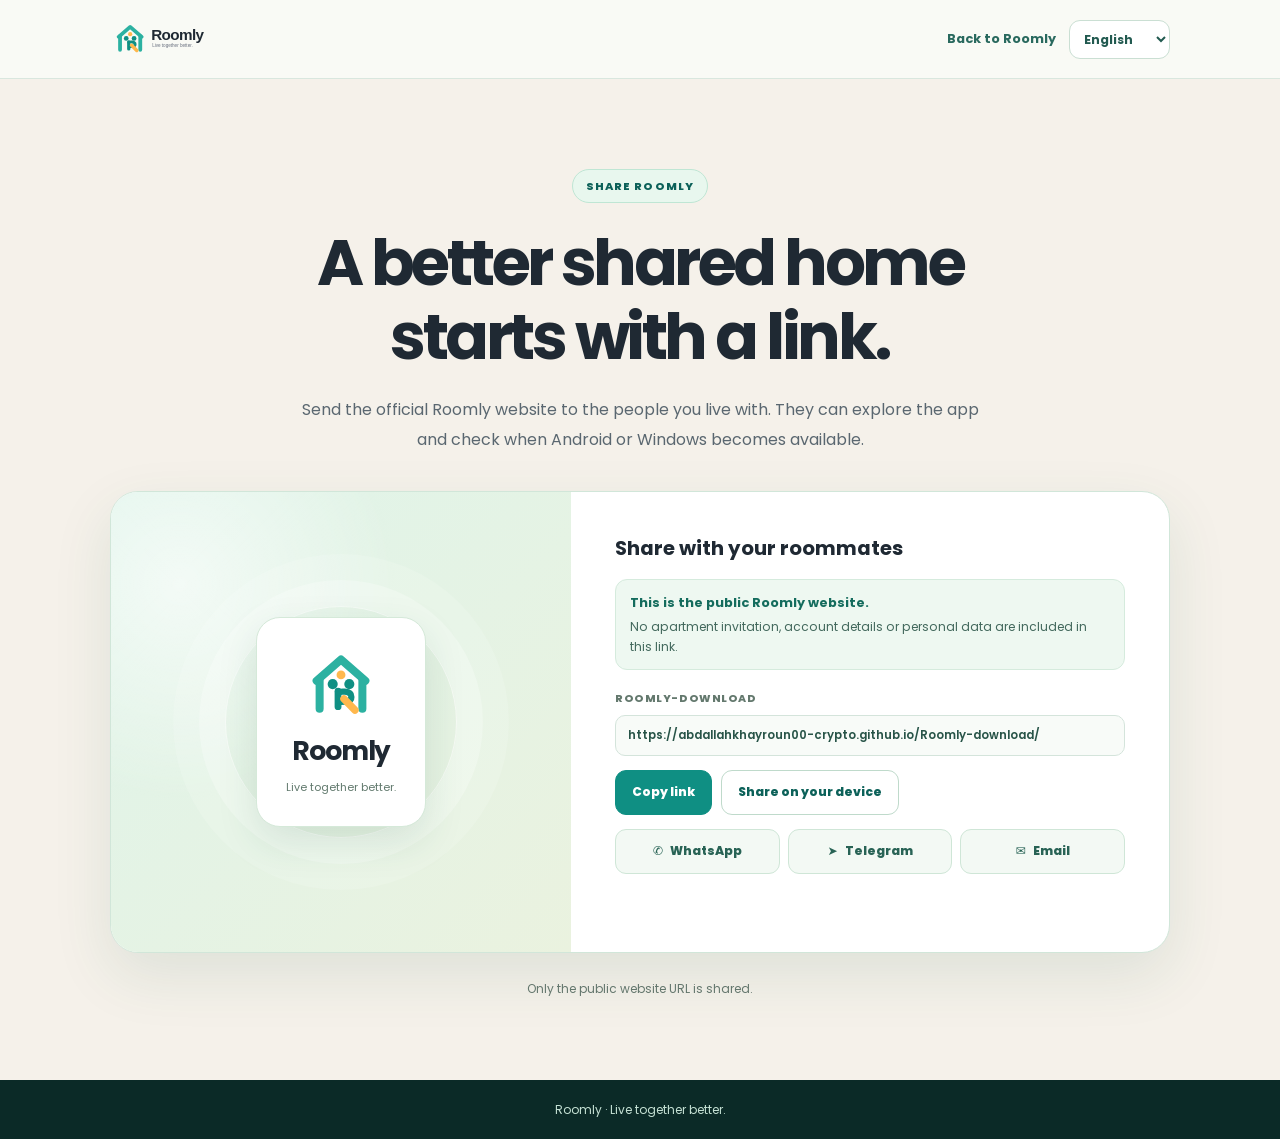
==== share.html @ 88e531ea "Create multilingual Roomly sharing page with native share, copy, WhatsApp, Telegram and email" ====
<!doctype html>
<html lang="en" dir="ltr">
<head>
<meta charset="utf-8">
<meta name="viewport" content="width=device-width, initial-scale=1">
<meta name="theme-color" content="#F5F1EA">
<meta name="description" content="Share Roomly — Live together better. Send the official download website to your roommates.">
<link rel="canonical" href="https://abdallahkhayroun00-crypto.github.io/Roomly-download/share.html">
<link rel="icon" type="image/svg+xml" href="./assets/roomly-mark.svg">
<meta property="og:type" content="website">
<meta property="og:site_name" content="Roomly">
<meta property="og:title" content="Roomly — Live together better.">
<meta property="og:description" content="Share the official Roomly website with your roommates. Organize shared living together.">
<meta property="og:url" content="https://abdallahkhayroun00-crypto.github.io/Roomly-download/">
<meta property="og:image" content="https://abdallahkhayroun00-crypto.github.io/Roomly-download/assets/roomly-mark.svg">
<meta name="twitter:card" content="summary">
<meta name="twitter:title" content="Roomly — Live together better.">
<meta name="twitter:description" content="Share Roomly with your roommates.">
<meta name="color-scheme" content="light">
<link rel="preconnect" href="https://fonts.googleapis.com">
<link rel="preconnect" href="https://fonts.gstatic.com" crossorigin>
<link href="https://fonts.googleapis.com/css2?family=Poppins:wght@400;500;600;700;800&display=swap" rel="stylesheet">
<title>Share Roomly — Live together better.</title>
<style>
:root{--ivory:#F5F1EA;--ink:#1F2933;--deep:#0F8F83;--dark:#0C6159;--muted:#5A6770}
*{box-sizing:border-box}html{scroll-behavior:smooth}body{margin:0;font-family:Poppins,system-ui,-apple-system,"Segoe UI",Arial,sans-serif;background:var(--ivory);color:var(--ink);line-height:1.65}a{color:inherit}a:focus-visible,button:focus-visible,select:focus-visible,input:focus-visible{outline:3px solid #C18D1D;outline-offset:3px}.shell{width:min(100% - 40px,1060px);margin-inline:auto}.top{border-bottom:1px solid #D9E7DE;background:#F9FAF5}.bar{display:flex;align-items:center;justify-content:space-between;gap:15px;min-height:78px}.bar img{width:155px;height:auto;display:block}.top-actions{display:flex;align-items:center;gap:13px;flex-wrap:wrap}.top-actions a{color:#29695E;font-weight:700;font-size:.8rem;text-decoration:none}.top-actions a:hover{text-decoration:underline}.lang{border:1px solid #CADFD3;border-radius:11px;padding:9px 10px;background:#FFF;font:inherit;font-size:.77rem;font-weight:700;color:#225A50;max-width:130px;direction:ltr}
main{padding:clamp(45px,7vw,95px) 0 80px}.intro{max-width:780px;text-align:center;margin:0 auto 36px}.kicker{display:inline-flex;align-items:center;gap:7px;padding:7px 13px;border:1px solid #BFE6D4;background:#E8F7EE;border-radius:90px;color:var(--dark);font-size:.7rem;font-weight:800;letter-spacing:.09em}.intro h1{font-size:clamp(2.1rem,5vw,4.1rem);line-height:1.16;letter-spacing:-.055em;margin:23px 0 20px}.intro h1 em{font-style:normal;color:var(--deep)}.intro p{font-size:clamp(.87rem,1.5vw,1rem);color:var(--muted);line-height:1.9;margin:0 auto;max-width:680px}
.share-box{background:#FFF;border:1px solid #D1E6D9;border-radius:28px;box-shadow:0 22px 60px #1B5A411B;overflow:hidden;display:grid;grid-template-columns:.87fr 1.13fr}.art{padding:35px;min-height:345px;display:grid;place-items:center;background:radial-gradient(circle at 15% 20%,#FFFFFF9A 0,transparent 40%),linear-gradient(135deg,#DFF4EA,#EAF2DF);position:relative}.art::before{content:"";position:absolute;width:230px;height:230px;border:1px solid #FFFFFFA0;border-radius:50%;box-shadow:0 0 0 26px #FFFFFF3D,0 0 0 52px #FFFFFF20}.art-card{position:relative;text-align:center;padding:29px;border:1px solid #D5E9D9;border-radius:24px;background:#FFF;box-shadow:0 15px 39px #21564220;display:grid;justify-items:center;gap:6px}.art-card img{width:76px;height:76px}.art-card strong{font-size:1.65rem;letter-spacing:-.04em}.art-card span{font-size:.68rem;color:#627A6E}.content{padding:clamp(23px,4vw,44px);min-width:0}.content h2{font-size:1.24rem;margin:0 0 17px;line-height:1.3}.public-note{display:grid;gap:4px;background:#EEF8F1;border:1px solid #D5EBDD;border-radius:12px;padding:12px 14px;font-size:.76rem;color:#43695D;margin-bottom:20px}.public-note strong{font-size:.8rem;color:#146C5D}.link-label{display:block;color:#64796E;font-size:.67rem;font-weight:800;letter-spacing:.05em;margin-bottom:7px}.link-field{width:100%;border:1px solid #D4E4DB;background:#F8FBF8;color:#285448;font-family:inherit;font-size:.73rem;font-weight:600;border-radius:10px;padding:11px 12px;direction:ltr;text-align:left}.action-row{display:flex;gap:9px;flex-wrap:wrap;margin:14px 0}.primary,.secondary,.social{display:inline-flex;align-items:center;justify-content:center;gap:7px;text-decoration:none;min-height:45px;border-radius:11px;padding:11px 16px;font:inherit;font-size:.76rem;font-weight:750;cursor:pointer}.primary{background:var(--deep);border:1px solid var(--deep);color:#FFF}.primary:hover{background:var(--dark)}.secondary{background:#FFF;border:1px solid #BFDACB;color:var(--dark)}.secondary:hover{background:#EFF9F2}.socials{display:grid;grid-template-columns:repeat(3,minmax(0,1fr));gap:8px}.social{background:#F3F9F4;border:1px solid #CFE6D7;color:#286355;min-width:0}.social:hover{background:#DFF4E8}.message{min-height:24px;color:#0E7363;font-size:.74rem;line-height:1.6;margin:10px 0 0}.disclaimer{text-align:center;margin:25px auto 0;font-size:.75rem;color:#64776D;line-height:1.8}footer{padding:20px 0;background:#0B2A27;color:#C4E0D3;text-align:center;font-size:.75rem}html[dir="rtl"] body,html[dir="rtl"] .bar,html[dir="rtl"] .top-actions,html[dir="rtl"] .share-box,html[dir="rtl"] .content,html[dir="rtl"] .action-row,html[dir="rtl"] .socials{text-align:right;direction:rtl}html[dir="rtl"] .intro,html[dir="rtl"] .art-card,html[dir="rtl"] .disclaimer{text-align:center}html[dir="rtl"] .lang{direction:ltr}html[dir="rtl"] .intro h1{letter-spacing:0}@media(max-width:780px){.share-box{grid-template-columns:1fr}.art{min-height:205px;padding:24px}.art-card{padding:15px 25px}.art-card img{width:54px;height:54px}.art-card strong{font-size:1.28rem}}@media(max-width:420px){.shell{width:calc(100% - 26px)}.bar{min-height:70px}.bar img{width:118px}.top-actions{gap:7px}.top-actions a{font-size:.65rem}.lang{max-width:102px;font-size:.67rem;padding:8px 6px}.content{padding:19px}.action-row>*{flex:1 1 auto}.socials{grid-template-columns:1fr 1fr}.socials .social:last-child{grid-column:1/-1}}@media(prefers-reduced-motion:reduce){html{scroll-behavior:auto}*{transition:none!important}}
</style>
</head>
<body><header class="top"><nav class="shell bar" aria-label="Roomly"><a href="./" aria-label="Roomly home"><img src="./assets/roomly-logo-horizontal.svg" alt="Roomly — Live together better." width="155" height="39"></a><div class="top-actions"><a id="back" href="./" data-l10n="back">Back to Roomly</a><select class="lang" id="language" aria-label="Choose language"><option value="en">English</option><option value="ar">العربية</option><option value="fr">Français</option><option value="tr">Türkçe</option><option value="de">Deutsch</option></select></div></nav></header>
<main><div class="shell"><div class="intro"><span class="kicker" data-l10n="eyebrow">SHARE ROOMLY</span><h1 data-l10n="title">A better shared home starts with a link.</h1><p data-l10n="lead">Send the official Roomly website to the people you live with.</p></div><div class="share-box"><div class="art" aria-hidden="true"><div class="art-card"><img src="./assets/roomly-mark.svg" alt="" width="76" height="76"><strong>Roomly</strong><span>Live together better.</span></div></div><div class="content"><h2 data-l10n="share">Share with your roommates</h2><div class="public-note"><strong data-l10n="preview">This is the public Roomly website.</strong><span data-l10n="preview2">No apartment invitation, account details or personal data are included in this link.</span></div><label class="link-label" for="site-url">ROOMLY-DOWNLOAD</label><input id="site-url" class="link-field" readonly value="https://abdallahkhayroun00-crypto.github.io/Roomly-download/" type="text" aria-label="Official Roomly website link"><div class="action-row"><button class="primary" id="copy" type="button" data-l10n="copy">Copy link</button><button class="secondary" id="native" type="button" data-l10n="native">Share on your device</button></div><div class="socials"><a id="whatsapp" class="social" href="https://wa.me/" target="_blank" rel="noopener noreferrer"><span>✆</span><span data-l10n="wa">WhatsApp</span></a><a id="telegram" class="social" href="https://t.me/share/url" target="_blank" rel="noopener noreferrer"><span>➤</span><span data-l10n="tg">Telegram</span></a><a id="email" class="social" href="mailto:?subject=Roomly"><span>✉</span><span data-l10n="email">Email</span></a></div><p class="message" id="message" role="status" aria-live="polite"></p></div></div><p class="disclaimer" data-l10n="footer">Only the public website URL is shared.</p></div></main><footer>Roomly · Live together better.</footer>
<script>
(function(){"use strict";
var url="https://abdallahkhayroun00-crypto.github.io/Roomly-download/";
var locales={"en":{"back":"Back to Roomly","eyebrow":"SHARE ROOMLY","title":"A better shared home starts with a link.","lead":"Send the official Roomly website to the people you live with. They can explore the app and check when Android or Windows becomes available.","share":"Share with your roommates","copy":"Copy link","native":"Share on your device","wa":"WhatsApp","tg":"Telegram","email":"Email","preview":"This is the public Roomly website.","preview2":"No apartment invitation, account details or personal data are included in this link.","copied":"Link copied!","failed":"Automatic copy is unavailable. Select the address above and copy it.","cancel":"Share cancelled.","unsupported":"Your browser does not support direct sharing. Choose an app below or copy the link.","footer":"Only the public website URL is shared.","message":"Discover Roomly — Live together better. Organize shared living together: "},"ar":{"back":"الرجوع للموقع","eyebrow":"شارك ROOMLY","title":"تنظيم الدار كيبدا برابط واحد.","lead":"صيفط الرابط الرسمي ديال Roomly لصحابك فالدار، باش يتعرفو على التطبيق ويشوفو واش نسخة Android أو Windows متوفرة.","share":"شارك مع سكان الدار","copy":"نسخ الرابط","native":"شارك من جهازك","wa":"واتساب","tg":"تيليغرام","email":"الإيميل","preview":"هاد الرابط ديال موقع Roomly العمومي.","preview2":"ما فيه لا دعوة الشقة ولا معلومات الحساب ولا بيانات شخصية.","copied":"تنسخ الرابط!","failed":"النسخ التلقائي ما خدمش. اختار الرابط اللي فوق ونسخو.","cancel":"تلغات المشاركة.","unsupported":"المتصفح ما كيدعمش المشاركة المباشرة. اختار تطبيق من التحت أو نسخ الرابط.","footer":"كتشارك غير الرابط العمومي ديال الموقع.","message":"تعرّف على Roomly — Live together better. نظم السكن المشترك مع صحابك: "},"fr":{"back":"Retour à Roomly","eyebrow":"PARTAGER ROOMLY","title":"Une meilleure colocation commence par un lien.","lead":"Envoyez le site officiel de Roomly à vos colocataires. Ils pourront découvrir l’application et vérifier la disponibilité des versions Android et Windows.","share":"Partagez avec vos colocataires","copy":"Copier le lien","native":"Partager depuis mon appareil","wa":"WhatsApp","tg":"Telegram","email":"E-mail","preview":"Il s’agit du site public de Roomly.","preview2":"Ce lien ne contient ni invitation à votre colocation, ni données de compte ou informations personnelles.","copied":"Lien copié !","failed":"La copie automatique n’est pas disponible. Sélectionnez l’adresse ci-dessus et copiez-la.","cancel":"Partage annulé.","unsupported":"Le partage direct n’est pas pris en charge. Choisissez une application ci-dessous ou copiez le lien.","footer":"Seule l’adresse publique du site est partagée.","message":"Découvrez Roomly — Live together better. Organisez votre colocation : "},"tr":{"back":"Roomly’ye dön","eyebrow":"ROOMLY’Yİ PAYLAŞ","title":"Daha düzenli bir ortak ev, tek bağlantıyla başlar.","lead":"Resmî Roomly sitesini ev arkadaşlarına gönder. Uygulamayı keşfedebilir ve Android veya Windows sürümlerinin durumunu kontrol edebilirler.","share":"Ev arkadaşlarınla paylaş","copy":"Bağlantıyı kopyala","native":"Cihazından paylaş","wa":"WhatsApp","tg":"Telegram","email":"E-posta","preview":"Bu bağlantı herkese açık Roomly sitesine gider.","preview2":"Ev davet kodun, hesap bilgilerin veya kişisel verilerin bu bağlantıya eklenmez.","copied":"Bağlantı kopyalandı!","failed":"Otomatik kopyalama kullanılamıyor. Yukarıdaki adresi seçip kopyala.","cancel":"Paylaşım iptal edildi.","unsupported":"Tarayıcınız doğrudan paylaşımı desteklemiyor. Aşağıdan bir uygulama seçin veya bağlantıyı kopyalayın.","footer":"Yalnızca sitenin herkese açık bağlantısı paylaşılır.","message":"Roomly’yi keşfet — Live together better. Ortak evinizi birlikte düzenleyin: "},"de":{"back":"Zurück zu Roomly","eyebrow":"ROOMLY TEILEN","title":"Ein besseres WG-Leben beginnt mit einem Link.","lead":"Sende die offizielle Roomly-Website an deine Mitbewohner. Sie können die App kennenlernen und die Verfügbarkeit für Android oder Windows prüfen.","share":"Mit Mitbewohnern teilen","copy":"Link kopieren","native":"Über dieses Gerät teilen","wa":"WhatsApp","tg":"Telegram","email":"E-Mail","preview":"Dieser Link führt zur öffentlichen Roomly-Website.","preview2":"Er enthält weder eine WG-Einladung noch Kontodaten oder persönliche Informationen.","copied":"Link kopiert!","failed":"Automatisches Kopieren ist nicht verfügbar. Markiere die Adresse oben und kopiere sie.","cancel":"Teilen abgebrochen.","unsupported":"Dein Browser unterstützt das direkte Teilen nicht. Wähle unten eine App oder kopiere den Link.","footer":"Es wird nur die öffentliche Website-Adresse geteilt.","message":"Entdecke Roomly — Live together better. Organisiert euren WG-Alltag gemeinsam: "}};
var selector=document.getElementById("language"),message=document.getElementById("message"),field=document.getElementById("site-url");
var initial=new URLSearchParams(window.location.search).get("lang");
var lang=Object.prototype.hasOwnProperty.call(locales,initial)?initial:"en";
function render(){var t=locales[lang];document.documentElement.lang=lang;document.documentElement.dir=lang==="ar"?"rtl":"ltr";selector.value=lang;document.querySelectorAll("[data-l10n]").forEach(function(n){var key=n.getAttribute("data-l10n");if(t[key])n.textContent=t[key];});document.getElementById("back").href="./?lang="+encodeURIComponent(lang);var shareMsg=t.message+url;document.getElementById("whatsapp").href="https://wa.me/?text="+encodeURIComponent(shareMsg);document.getElementById("telegram").href="https://t.me/share/url?url="+encodeURIComponent(url)+"&text="+encodeURIComponent(t.message.trim());document.getElementById("email").href="mailto:?subject="+encodeURIComponent("Roomly — Live together better.")+"&body="+encodeURIComponent(shareMsg);message.textContent="";}
selector.addEventListener("change",function(){lang=selector.value;render();});
document.getElementById("copy").addEventListener("click",function(){if(navigator.clipboard&&typeof navigator.clipboard.writeText==="function"){navigator.clipboard.writeText(url).then(function(){message.textContent=locales[lang].copied;}).catch(function(){field.focus();field.select();message.textContent=locales[lang].failed;});}else{field.focus();field.select();message.textContent=locales[lang].failed;}});
document.getElementById("native").addEventListener("click",function(){if(typeof navigator.share==="function"){navigator.share({title:"Roomly — Live together better.",text:locales[lang].message,url:url}).catch(function(err){if(err&&err.name==="AbortError"){message.textContent=locales[lang].cancel;}else{message.textContent=locales[lang].unsupported;}});}else{message.textContent=locales[lang].unsupported;}});
render();
}());
</script>
</body>
</html>
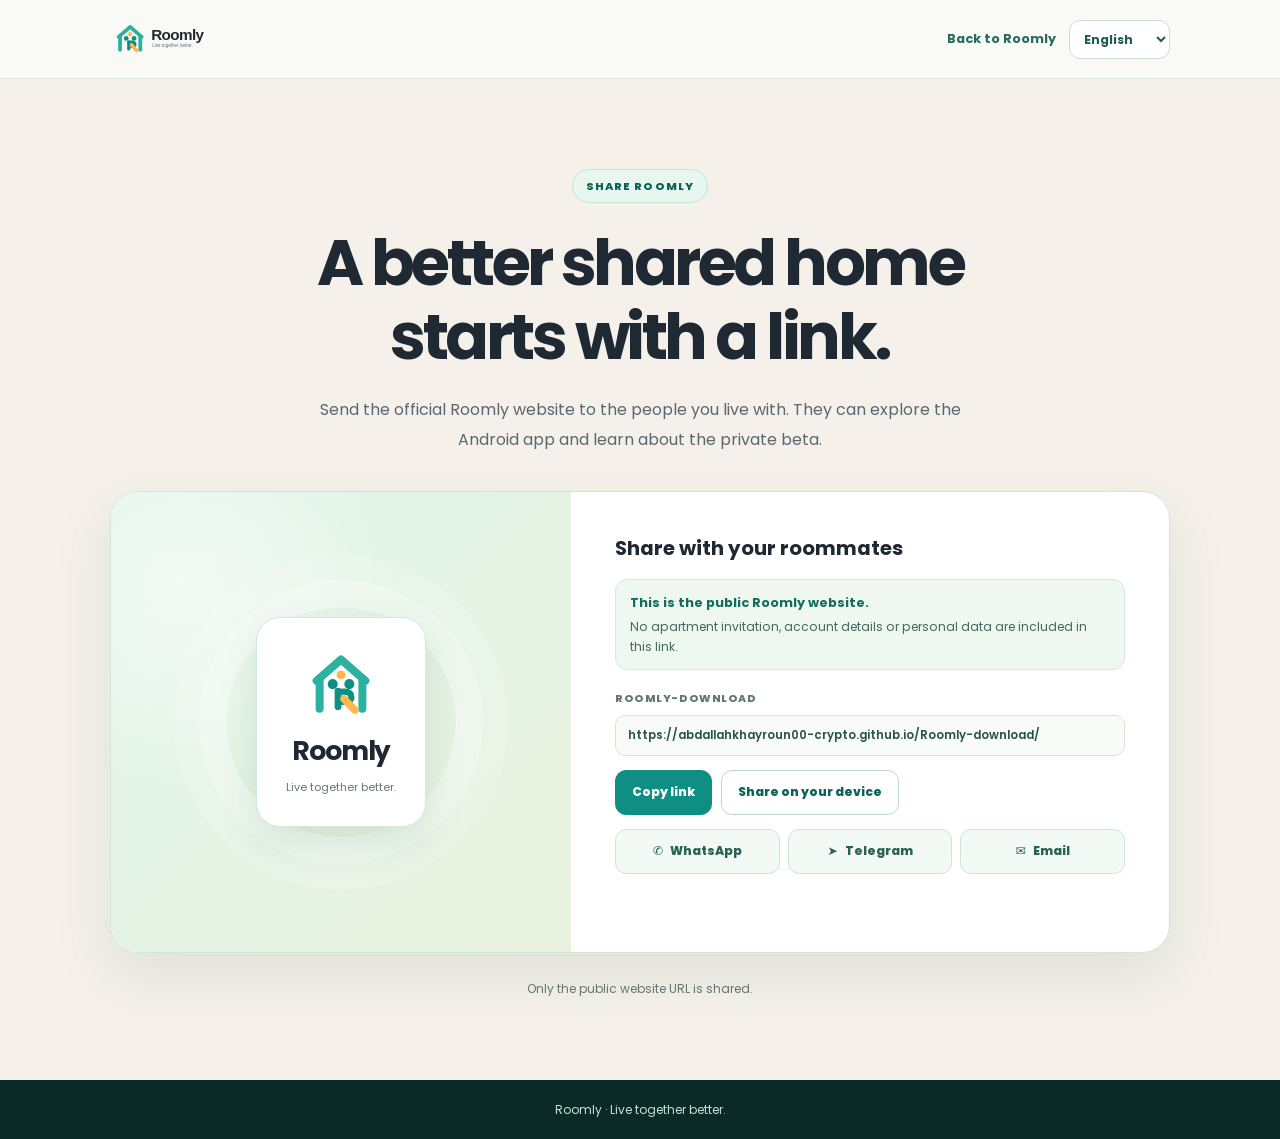
==== commit 0fc0dc8a: "Refresh Android download website with real app screenshots and remove desktop section" ====
--- a/share.html
+++ b/share.html
@@ -12,8 +12,13 @@
 <meta property="og:title" content="Roomly — Live together better.">
 <meta property="og:description" content="Share the official Roomly website with your roommates. Organize shared living together.">
 <meta property="og:url" content="https://abdallahkhayroun00-crypto.github.io/Roomly-download/">
-<meta property="og:image" content="https://abdallahkhayroun00-crypto.github.io/Roomly-download/assets/roomly-mark.svg">
-<meta name="twitter:card" content="summary">
+<meta property="og:image" content="https://abdallahkhayroun00-crypto.github.io/Roomly-download/assets/roomly-share-card.png">
+<meta property="og:image:type" content="image/png">
+<meta property="og:image:width" content="800">
+<meta property="og:image:height" content="420">
+<meta property="og:image:alt" content="Roomly — Live together better. Official website.">
+<meta name="twitter:image" content="https://abdallahkhayroun00-crypto.github.io/Roomly-download/assets/roomly-share-card.png">
+<meta name="twitter:card" content="summary_large_image">
 <meta name="twitter:title" content="Roomly — Live together better.">
 <meta name="twitter:description" content="Share Roomly with your roommates.">
 <meta name="color-scheme" content="light">
@@ -33,7 +38,7 @@
 <script>
 (function(){"use strict";
 var url="https://abdallahkhayroun00-crypto.github.io/Roomly-download/";
-var locales={"en":{"back":"Back to Roomly","eyebrow":"SHARE ROOMLY","title":"A better shared home starts with a link.","lead":"Send the official Roomly website to the people you live with. They can explore the app and check when Android or Windows becomes available.","share":"Share with your roommates","copy":"Copy link","native":"Share on your device","wa":"WhatsApp","tg":"Telegram","email":"Email","preview":"This is the public Roomly website.","preview2":"No apartment invitation, account details or personal data are included in this link.","copied":"Link copied!","failed":"Automatic copy is unavailable. Select the address above and copy it.","cancel":"Share cancelled.","unsupported":"Your browser does not support direct sharing. Choose an app below or copy the link.","footer":"Only the public website URL is shared.","message":"Discover Roomly — Live together better. Organize shared living together: "},"ar":{"back":"الرجوع للموقع","eyebrow":"شارك ROOMLY","title":"تنظيم الدار كيبدا برابط واحد.","lead":"صيفط الرابط الرسمي ديال Roomly لصحابك فالدار، باش يتعرفو على التطبيق ويشوفو واش نسخة Android أو Windows متوفرة.","share":"شارك مع سكان الدار","copy":"نسخ الرابط","native":"شارك من جهازك","wa":"واتساب","tg":"تيليغرام","email":"الإيميل","preview":"هاد الرابط ديال موقع Roomly العمومي.","preview2":"ما فيه لا دعوة الشقة ولا معلومات الحساب ولا بيانات شخصية.","copied":"تنسخ الرابط!","failed":"النسخ التلقائي ما خدمش. اختار الرابط اللي فوق ونسخو.","cancel":"تلغات المشاركة.","unsupported":"المتصفح ما كيدعمش المشاركة المباشرة. اختار تطبيق من التحت أو نسخ الرابط.","footer":"كتشارك غير الرابط العمومي ديال الموقع.","message":"تعرّف على Roomly — Live together better. نظم السكن المشترك مع صحابك: "},"fr":{"back":"Retour à Roomly","eyebrow":"PARTAGER ROOMLY","title":"Une meilleure colocation commence par un lien.","lead":"Envoyez le site officiel de Roomly à vos colocataires. Ils pourront découvrir l’application et vérifier la disponibilité des versions Android et Windows.","share":"Partagez avec vos colocataires","copy":"Copier le lien","native":"Partager depuis mon appareil","wa":"WhatsApp","tg":"Telegram","email":"E-mail","preview":"Il s’agit du site public de Roomly.","preview2":"Ce lien ne contient ni invitation à votre colocation, ni données de compte ou informations personnelles.","copied":"Lien copié !","failed":"La copie automatique n’est pas disponible. Sélectionnez l’adresse ci-dessus et copiez-la.","cancel":"Partage annulé.","unsupported":"Le partage direct n’est pas pris en charge. Choisissez une application ci-dessous ou copiez le lien.","footer":"Seule l’adresse publique du site est partagée.","message":"Découvrez Roomly — Live together better. Organisez votre colocation : "},"tr":{"back":"Roomly’ye dön","eyebrow":"ROOMLY’Yİ PAYLAŞ","title":"Daha düzenli bir ortak ev, tek bağlantıyla başlar.","lead":"Resmî Roomly sitesini ev arkadaşlarına gönder. Uygulamayı keşfedebilir ve Android veya Windows sürümlerinin durumunu kontrol edebilirler.","share":"Ev arkadaşlarınla paylaş","copy":"Bağlantıyı kopyala","native":"Cihazından paylaş","wa":"WhatsApp","tg":"Telegram","email":"E-posta","preview":"Bu bağlantı herkese açık Roomly sitesine gider.","preview2":"Ev davet kodun, hesap bilgilerin veya kişisel verilerin bu bağlantıya eklenmez.","copied":"Bağlantı kopyalandı!","failed":"Otomatik kopyalama kullanılamıyor. Yukarıdaki adresi seçip kopyala.","cancel":"Paylaşım iptal edildi.","unsupported":"Tarayıcınız doğrudan paylaşımı desteklemiyor. Aşağıdan bir uygulama seçin veya bağlantıyı kopyalayın.","footer":"Yalnızca sitenin herkese açık bağlantısı paylaşılır.","message":"Roomly’yi keşfet — Live together better. Ortak evinizi birlikte düzenleyin: "},"de":{"back":"Zurück zu Roomly","eyebrow":"ROOMLY TEILEN","title":"Ein besseres WG-Leben beginnt mit einem Link.","lead":"Sende die offizielle Roomly-Website an deine Mitbewohner. Sie können die App kennenlernen und die Verfügbarkeit für Android oder Windows prüfen.","share":"Mit Mitbewohnern teilen","copy":"Link kopieren","native":"Über dieses Gerät teilen","wa":"WhatsApp","tg":"Telegram","email":"E-Mail","preview":"Dieser Link führt zur öffentlichen Roomly-Website.","preview2":"Er enthält weder eine WG-Einladung noch Kontodaten oder persönliche Informationen.","copied":"Link kopiert!","failed":"Automatisches Kopieren ist nicht verfügbar. Markiere die Adresse oben und kopiere sie.","cancel":"Teilen abgebrochen.","unsupported":"Dein Browser unterstützt das direkte Teilen nicht. Wähle unten eine App oder kopiere den Link.","footer":"Es wird nur die öffentliche Website-Adresse geteilt.","message":"Entdecke Roomly — Live together better. Organisiert euren WG-Alltag gemeinsam: "}};
+var locales={"en":{"back":"Back to Roomly","eyebrow":"SHARE ROOMLY","title":"A better shared home starts with a link.","lead":"Send the official Roomly website to the people you live with. They can explore the Android app and learn about the private beta.","share":"Share with your roommates","copy":"Copy link","native":"Share on your device","wa":"WhatsApp","tg":"Telegram","email":"Email","preview":"This is the public Roomly website.","preview2":"No apartment invitation, account details or personal data are included in this link.","copied":"Link copied!","failed":"Automatic copy is unavailable. Select the address above and copy it.","cancel":"Share cancelled.","unsupported":"Your browser does not support direct sharing. Choose an app below or copy the link.","footer":"Only the public website URL is shared.","message":"Discover Roomly — Live together better. Organize shared living together: "},"ar":{"back":"الرجوع للموقع","eyebrow":"شارك ROOMLY","title":"تنظيم الدار كيبدا برابط واحد.","lead":"صيفط الرابط الرسمي ديال Roomly لصحابك فالدار، باش يتعرفو على تطبيق أندرويد والتجربة الخاصة.","share":"شارك مع سكان الدار","copy":"نسخ الرابط","native":"شارك من جهازك","wa":"واتساب","tg":"تيليغرام","email":"الإيميل","preview":"هاد الرابط ديال موقع Roomly العمومي.","preview2":"ما فيه لا دعوة الشقة ولا معلومات الحساب ولا بيانات شخصية.","copied":"تنسخ الرابط!","failed":"النسخ التلقائي ما خدمش. اختار الرابط اللي فوق ونسخو.","cancel":"تلغات المشاركة.","unsupported":"المتصفح ما كيدعمش المشاركة المباشرة. اختار تطبيق من التحت أو نسخ الرابط.","footer":"كتشارك غير الرابط العمومي ديال الموقع.","message":"تعرّف على Roomly — Live together better. نظم السكن المشترك مع صحابك: "},"fr":{"back":"Retour à Roomly","eyebrow":"PARTAGER ROOMLY","title":"Une meilleure colocation commence par un lien.","lead":"Envoyez le site officiel de Roomly à vos colocataires. Ils pourront découvrir l’application Android et la bêta privée.","share":"Partagez avec vos colocataires","copy":"Copier le lien","native":"Partager depuis mon appareil","wa":"WhatsApp","tg":"Telegram","email":"E-mail","preview":"Il s’agit du site public de Roomly.","preview2":"Ce lien ne contient ni invitation à votre colocation, ni données de compte ou informations personnelles.","copied":"Lien copié !","failed":"La copie automatique n’est pas disponible. Sélectionnez l’adresse ci-dessus et copiez-la.","cancel":"Partage annulé.","unsupported":"Le partage direct n’est pas pris en charge. Choisissez une application ci-dessous ou copiez le lien.","footer":"Seule l’adresse publique du site est partagée.","message":"Découvrez Roomly — Live together better. Organisez votre colocation : "},"tr":{"back":"Roomly’ye dön","eyebrow":"ROOMLY’Yİ PAYLAŞ","title":"Daha düzenli bir ortak ev, tek bağlantıyla başlar.","lead":"Resmî Roomly sitesini ev arkadaşlarına gönder. Android uygulamasını keşfedebilir ve özel beta hakkında bilgi alabilirler.","share":"Ev arkadaşlarınla paylaş","copy":"Bağlantıyı kopyala","native":"Cihazından paylaş","wa":"WhatsApp","tg":"Telegram","email":"E-posta","preview":"Bu bağlantı herkese açık Roomly sitesine gider.","preview2":"Ev davet kodun, hesap bilgilerin veya kişisel verilerin bu bağlantıya eklenmez.","copied":"Bağlantı kopyalandı!","failed":"Otomatik kopyalama kullanılamıyor. Yukarıdaki adresi seçip kopyala.","cancel":"Paylaşım iptal edildi.","unsupported":"Tarayıcınız doğrudan paylaşımı desteklemiyor. Aşağıdan bir uygulama seçin veya bağlantıyı kopyalayın.","footer":"Yalnızca sitenin herkese açık bağlantısı paylaşılır.","message":"Roomly’yi keşfet — Live together better. Ortak evinizi birlikte düzenleyin: "},"de":{"back":"Zurück zu Roomly","eyebrow":"ROOMLY TEILEN","title":"Ein besseres WG-Leben beginnt mit einem Link.","lead":"Sende die offizielle Roomly-Website an deine Mitbewohner. Sie können die Android-App und die private Beta kennenlernen.","share":"Mit Mitbewohnern teilen","copy":"Link kopieren","native":"Über dieses Gerät teilen","wa":"WhatsApp","tg":"Telegram","email":"E-Mail","preview":"Dieser Link führt zur öffentlichen Roomly-Website.","preview2":"Er enthält weder eine WG-Einladung noch Kontodaten oder persönliche Informationen.","copied":"Link kopiert!","failed":"Automatisches Kopieren ist nicht verfügbar. Markiere die Adresse oben und kopiere sie.","cancel":"Teilen abgebrochen.","unsupported":"Dein Browser unterstützt das direkte Teilen nicht. Wähle unten eine App oder kopiere den Link.","footer":"Es wird nur die öffentliche Website-Adresse geteilt.","message":"Entdecke Roomly — Live together better. Organisiert euren WG-Alltag gemeinsam: "}};
 var selector=document.getElementById("language"),message=document.getElementById("message"),field=document.getElementById("site-url");
 var initial=new URLSearchParams(window.location.search).get("lang");
 var lang=Object.prototype.hasOwnProperty.call(locales,initial)?initial:"en";
@@ -45,4 +50,4 @@
 }());
 </script>
 </body>
-</html>+</html>
